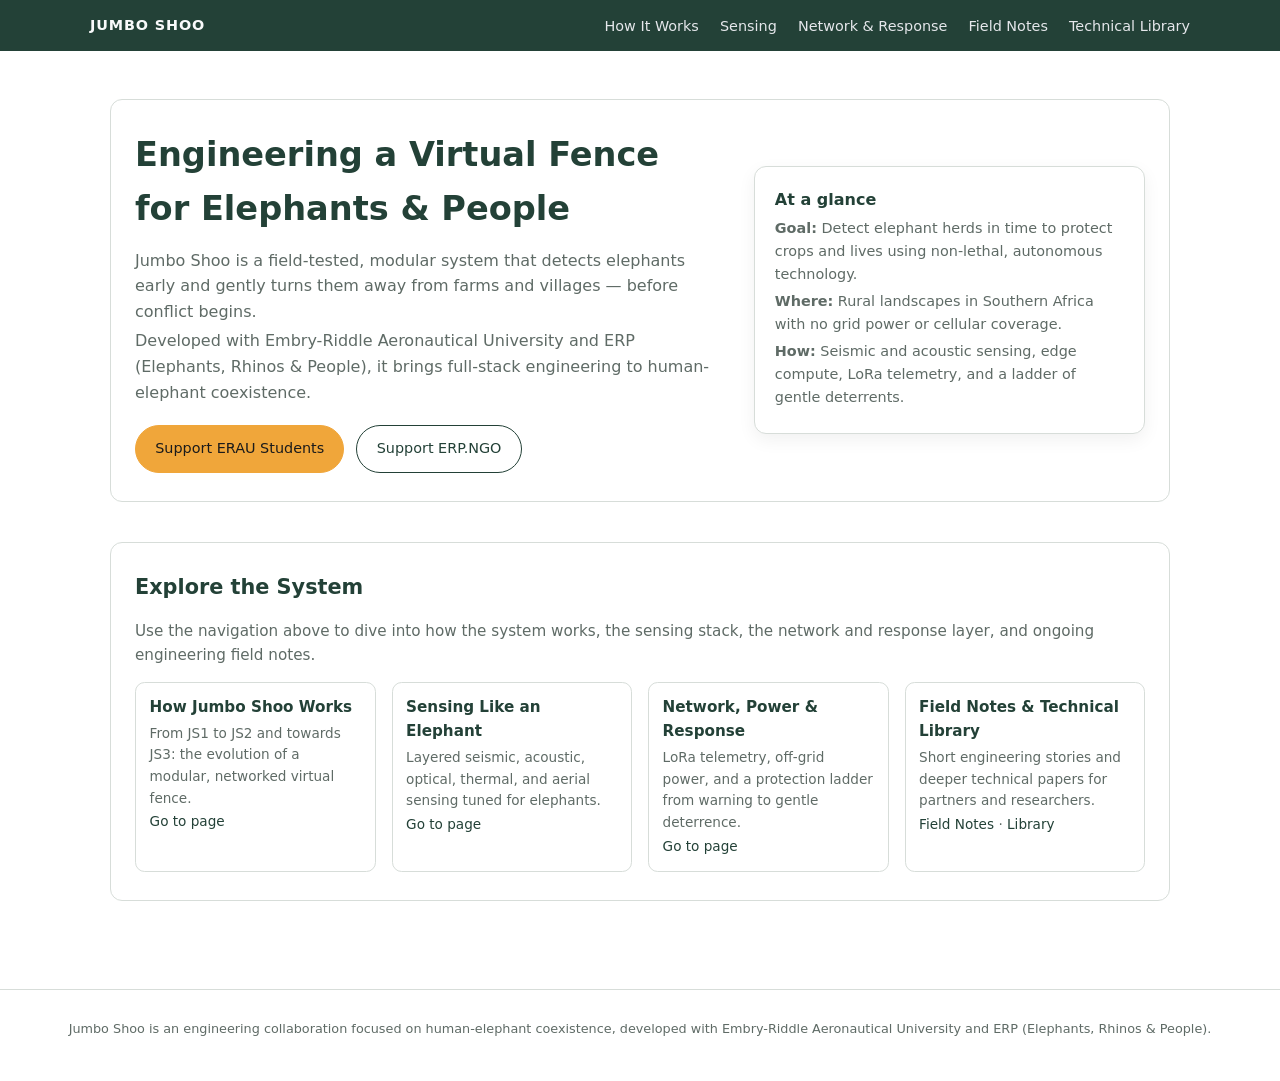
==== index.html @ f14e9b7f "Initial commit" ====
<!DOCTYPE html>
<html lang="en">
<head>
  <meta charset="UTF-8">
  <title>Jumbo Shoo – Engineering Coexistence</title>
  <meta name="viewport" content="width=device-width, initial-scale=1">

<!-- Privacy-friendly analytics by Plausible -->
<script async src="https://plausible.io/js/pa-RSeUyWGyPRyzJ_PIpyfzW.js"></script>
<script>
  window.plausible=window.plausible||function(){(plausible.q=plausible.q||[]).push(arguments)},plausible.init=plausible.init||function(i){plausible.o=i||{}};
  plausible.init()
</script>

  <link rel="stylesheet" href="styles.css">
</head>
<body>

<header>
  <div class="nav-inner">
    <div class="logo">Jumbo Shoo</div>
    <nav>
      <a href="how.html">How It Works</a>
      <a href="sensing.html">Sensing</a>
      <a href="network.html">Network &amp; Response</a>
      <a href="field-notes.html">Field Notes</a>
      <a href="library.html">Technical Library</a>
    </nav>
  </div>
</header>

<main>
  <section class="hero">
    <div>
      <h1>Engineering a Virtual Fence for Elephants &amp; People</h1>
      <p>Jumbo Shoo is a field-tested, modular system that detects elephants early and gently turns them away from farms and villages — before conflict begins.</p>
      <p>Developed with Embry-Riddle Aeronautical University and ERP (Elephants, Rhinos &amp; People), it brings full-stack engineering to human-elephant coexistence.</p>

      <div class="hero-cta">
<a href="https://crowdfunding.erau.edu/support-elephants-rhinos-and-people"
   class="btn btn-primary"
   target="_blank"
   rel="noopener">Support ERAU Students</a>

<a href="https://www.erp.ngo/donations/general-donations"
   class="btn btn-secondary"
   target="_blank"
   rel="noopener">Support ERP.NGO</a>
      </div>
    </div>
    <div class="hero-box">
      <h3>At a glance</h3>
      <p><strong>Goal:</strong> Detect elephant herds in time to protect crops and lives using non-lethal, autonomous technology.</p>
      <p><strong>Where:</strong> Rural landscapes in Southern Africa with no grid power or cellular coverage.</p>
      <p><strong>How:</strong> Seismic and acoustic sensing, edge compute, LoRa telemetry, and a ladder of gentle deterrents.</p>
    </div>
  </section>

  <section>
    <h2>Explore the System</h2>
    <p class="section-intro">
      Use the navigation above to dive into how the system works, the sensing stack, the network and response layer, and ongoing engineering field notes.
    </p>
    <div class="resource-list">
      <div class="resource-card">
        <h4>How Jumbo Shoo Works</h4>
        <p>From JS1 to JS2 and towards JS3: the evolution of a modular, networked virtual fence.</p>
        <p><a href="how.html">Go to page</a></p>
      </div>
      <div class="resource-card">
        <h4>Sensing Like an Elephant</h4>
        <p>Layered seismic, acoustic, optical, thermal, and aerial sensing tuned for elephants.</p>
        <p><a href="sensing.html">Go to page</a></p>
      </div>
      <div class="resource-card">
        <h4>Network, Power &amp; Response</h4>
        <p>LoRa telemetry, off-grid power, and a protection ladder from warning to gentle deterrence.</p>
        <p><a href="network.html">Go to page</a></p>
      </div>
      <div class="resource-card">
        <h4>Field Notes &amp; Technical Library</h4>
        <p>Short engineering stories and deeper technical papers for partners and researchers.</p>
        <p><a href="field-notes.html">Field Notes</a> · <a href="library.html">Library</a></p>
      </div>
    </div>
  </section>
</main>

<footer>
  <p>Jumbo Shoo is an engineering collaboration focused on human-elephant coexistence, developed with Embry-Riddle Aeronautical University and ERP (Elephants, Rhinos &amp; People).</p>
</footer>

</body>
</html>
---- styles.css ----
:root {
  --bg: #f4f5f0;
  --bg-alt: #ffffff;
  --accent: #f0a63a;
  --accent-dark: #c67f16;
  --primary-dark: #234137;
  --text: #1b2521;
  --muted: #5f6b66;
  --border: #d7ddd9;
}

* { box-sizing: border-box; }

body {
  margin: 0;
  font-family: system-ui, -apple-system, BlinkMacSystemFont, "Segoe UI", sans-serif;
  background: --bg;
  color: var(--text);
  line-height: 1.6;
}

a { color: var(--primary-dark); text-decoration: none; }
a:hover { text-decoration: underline; }

header {
  background: var(--primary-dark);
  color: #f9fafb;
  padding: 0.8rem 1.2rem;
}

.nav-inner {
  max-width: 1100px;
  margin: 0 auto;
  display: flex;
  align-items: center;
  justify-content: space-between;
  gap: 1rem;
}

.logo {
  font-weight: 600;
  letter-spacing: 0.06em;
  text-transform: uppercase;
  font-size: 0.9rem;
}

nav a {
  margin-left: 1rem;
  font-size: 0.9rem;
  color: #e5e7eb;
}
nav a:hover { color: #ffffff; }
nav a.active { color: var(--accent); }

main {
  max-width: 1100px;
  margin: 0 auto;
  padding: 1.5rem 1.25rem 3rem;
}

.hero {
  display: grid;
  grid-template-columns: minmax(0, 3fr) minmax(0, 2fr);
  gap: 2rem;
  align-items: center;
  margin: 1.5rem 0 2.5rem;
}

.hero h1 {
  font-size: 2.1rem;
  margin: 0 0 0.75rem;
  color: var(--primary-dark);
}

.hero p { margin: 0.25rem 0; color: var(--muted); }

.hero-cta {
  margin-top: 1.25rem;
  display: flex;
  flex-wrap: wrap;
  gap: 0.75rem;
}

.btn {
  display: inline-block;
  padding: 0.7rem 1.2rem;
  border-radius: 999px;
  font-size: 0.9rem;
  font-weight: 500;
  border: 1px solid transparent;
  cursor: pointer;
  text-align: center;
  white-space: nowrap;
}

.btn-primary {
  background: var(--accent);
  border-color: var(--accent);
  color: #1b1b1b;
}
.btn-primary:hover {
  background: var(--accent-dark);
  border-color: var(--accent-dark);
  color: #fdfaf4;
}

/* Option 2: outline, dark text, readable on light backgrounds */
.btn-secondary {
  background: transparent;
  border-color: var(--primary-dark);
  color: var(--primary-dark);
}
.btn-secondary:hover {
  background: var(--primary-dark);
  border-color: var(--primary-dark);
  color: #fdfaf4;
}

.hero-box {
  background: #ffffff;
  border-radius: 0.75rem;
  padding: 1.25rem;
  font-size: 0.9rem;
  border: 1px solid var(--border);
  box-shadow: 0 6px 18px rgba(0, 0, 0, 0.06);
}
.hero-box h3 {
  margin-top: 0;
  margin-bottom: 0.25rem;
  font-size: 1rem;
  color: var(--primary-dark);
}
.hero-box p { margin: 0.25rem 0; }

section {
  margin: 2.5rem 0;
  background: var(--bg-alt);
  border-radius: 0.75rem;
  border: 1px solid var(--border);
  padding: 1.75rem 1.5rem;
}

section h2 {
  margin-top: 0;
  font-size: 1.3rem;
  margin-bottom: 0.6rem;
  color: var(--primary-dark);
}

section h3 {
  font-size: 1.05rem;
  margin-top: 1.35rem;
  margin-bottom: 0.4rem;
  color: var(--primary-dark);
}

.section-intro {
  color: var(--muted);
  font-size: 0.95rem;
  margin-bottom: 0.9rem;
}

.two-col {
  display: grid;
  grid-template-columns: minmax(0, 1.3fr) minmax(0, 1fr);
  gap: 1.5rem;
}

ul {
  padding-left: 1.1rem;
  margin: 0.3rem 0 0.6rem;
}
li {
  margin: 0.2rem 0;
  font-size: 0.95rem;
}

.pill-row {
  display: flex;
  flex-wrap: wrap;
  gap: 0.4rem;
  margin: 0.5rem 0 0.8rem;
}
.pill {
  font-size: 0.75rem;
  text-transform: uppercase;
  letter-spacing: 0.06em;
  border-radius: 999px;
  border: 1px solid var(--border);
  padding: 0.25rem 0.55rem;
  color: var(--muted);
  background: #f9fafb;
}

.cta-strip {
  margin-top: 1.2rem;
  padding-top: 0.75rem;
  border-top: 1px dashed var(--border);
  display: flex;
  flex-wrap: wrap;
  gap: 0.75rem;
  align-items: center;
  justify-content: space-between;
}
.cta-strip p {
  margin: 0;
  font-size: 0.9rem;
  color: var(--muted);
}

.resource-list {
  display: grid;
  grid-template-columns: repeat(auto-fit, minmax(220px, 1fr));
  gap: 1rem;
  margin-top: 0.8rem;
}

.resource-card {
  border-radius: 0.6rem;
  border: 1px solid var(--border);
  padding: 0.75rem 0.85rem;
  background: #ffffff;
  font-size: 0.9rem;
}
.resource-card h4 {
  margin: 0 0 0.2rem;
  font-size: 0.95rem;
  color: var(--primary-dark);
}
.resource-card p {
  margin: 0.1rem 0;
  color: var(--muted);
  font-size: 0.85rem;
}

.note {
  font-size: 0.9rem;
  color: var(--muted);
}

footer {
  border-top: 1px solid var(--border);
  padding: 1rem 1.25rem 1.8rem;
  font-size: 0.8rem;
  color: var(--muted);
  text-align: center;
}

@media (max-width: 800px) {
  .hero {
    grid-template-columns: minmax(0, 1fr);
  }
  .two-col {
    grid-template-columns: minmax(0, 1fr);
  }
}
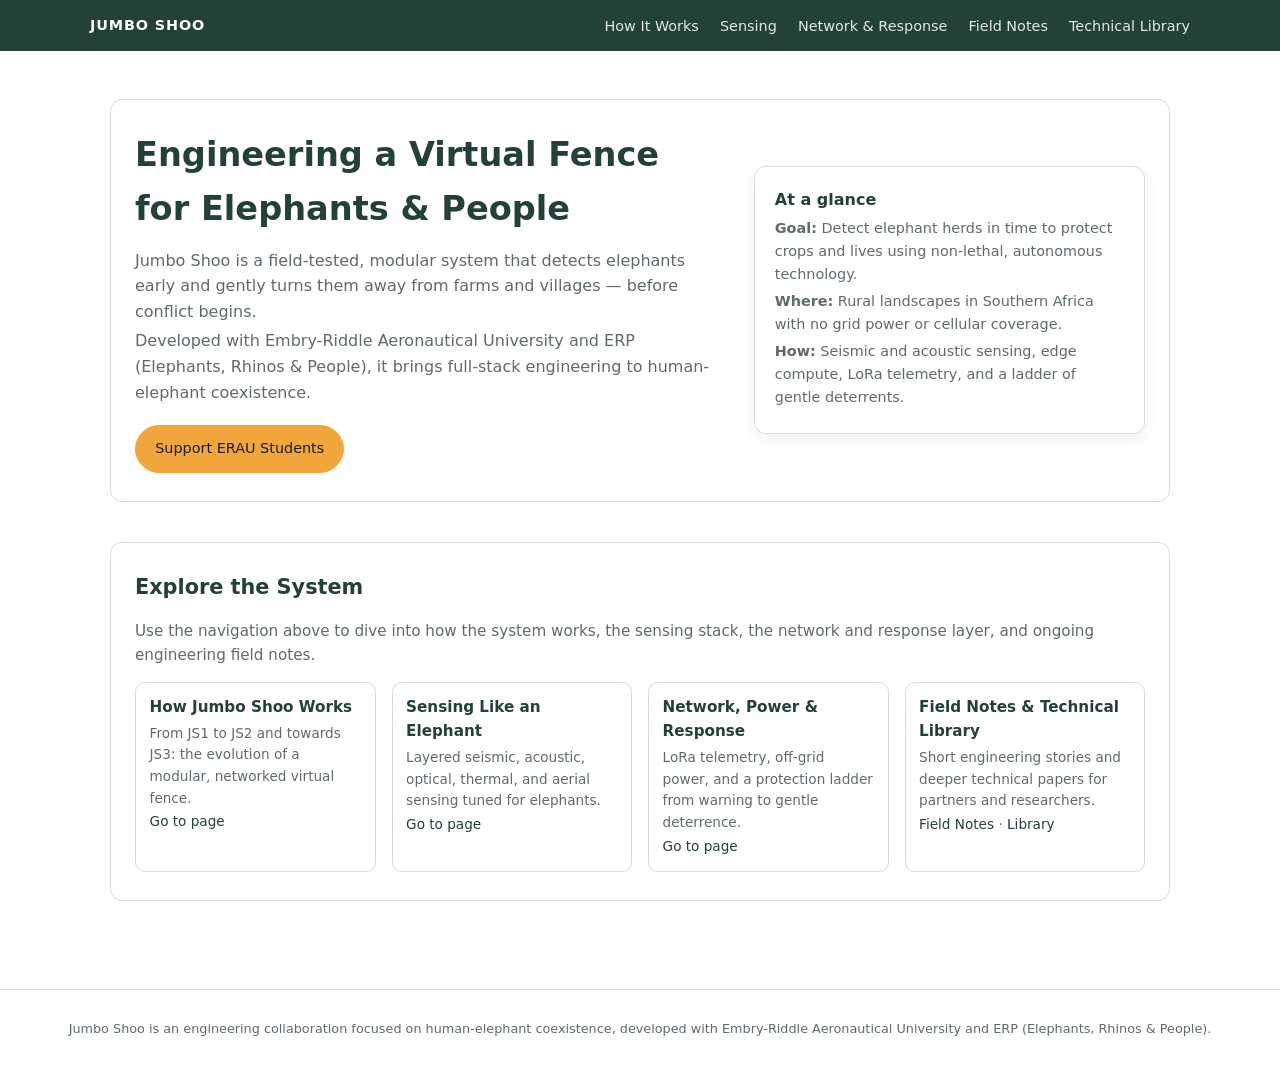
==== commit e2b4828c: "Update index.html" ====
--- a/index.html
+++ b/index.html
@@ -42,10 +42,13 @@
    target="_blank"
    rel="noopener">Support ERAU Students</a>
 
+<!-- Temporarily disabled until ERP link is confirmed
 <a href="https://www.erp.ngo/donations/general-donations"
    class="btn btn-secondary"
    target="_blank"
    rel="noopener">Support ERP.NGO</a>
+ -->
+
       </div>
     </div>
     <div class="hero-box">
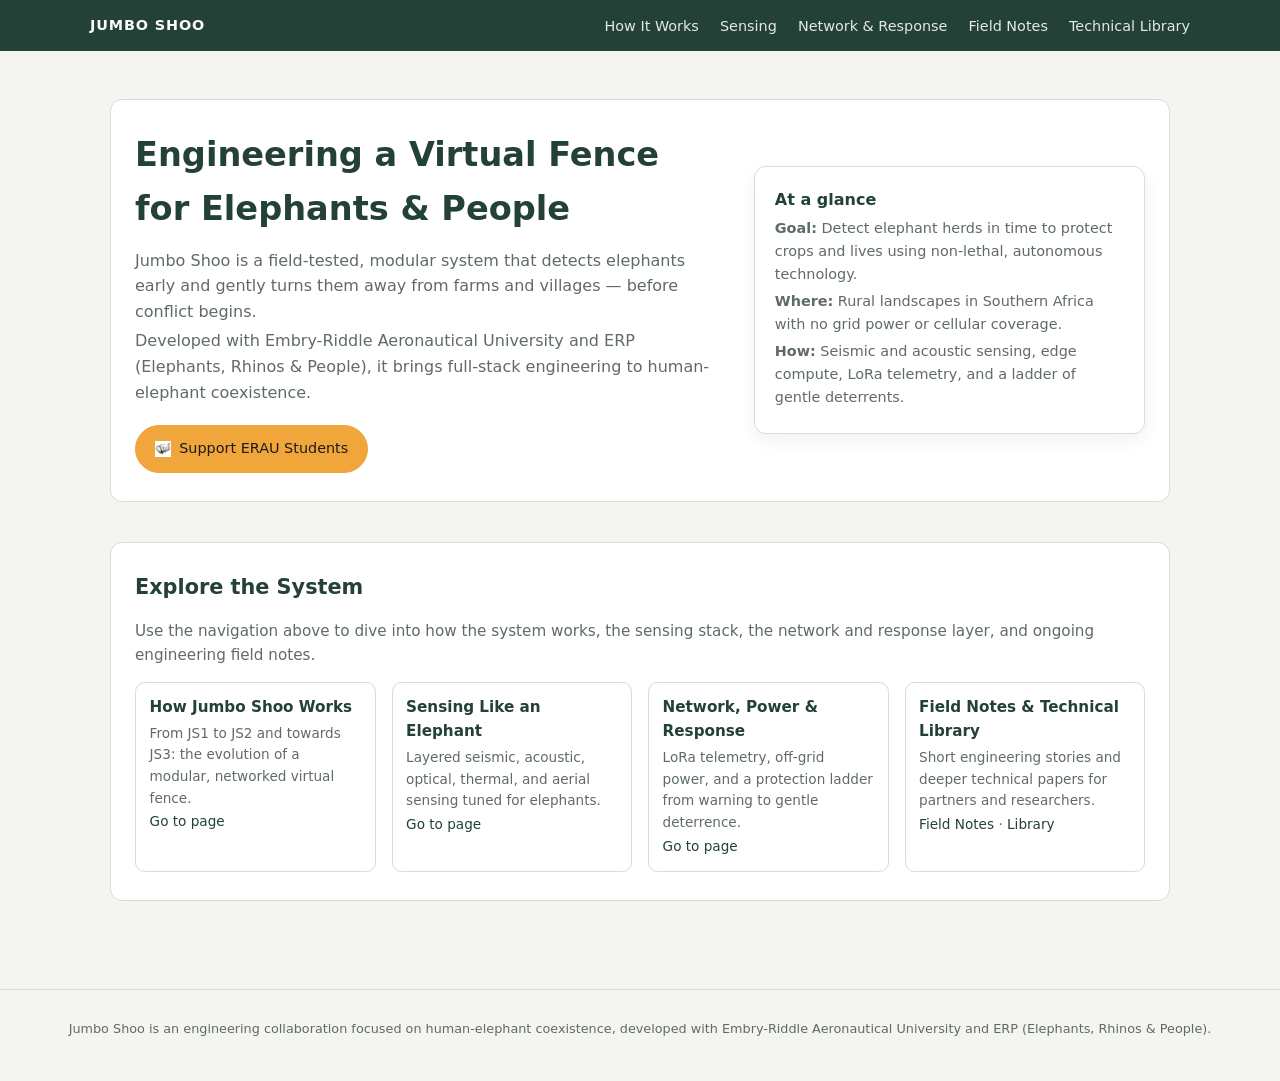
==== commit 19f408ed: "Button updates" ====
--- a/index.html
+++ b/index.html
@@ -37,10 +37,20 @@
       <p>Developed with Embry-Riddle Aeronautical University and ERP (Elephants, Rhinos &amp; People), it brings full-stack engineering to human-elephant coexistence.</p>
 
       <div class="hero-cta">
+
 <a href="https://crowdfunding.erau.edu/support-elephants-rhinos-and-people"
    class="btn btn-primary"
-   target="_blank"
-   rel="noopener">Support ERAU Students</a>
+   onclick="plausible && plausible('Support ERAU Students')">
+  <img
+    src="./assets/icons/elephant-card-announcement-button.png"
+    alt=""
+    class="btn-icon"
+    aria-hidden="true"
+    width="16"
+    height="20"
+  >
+  <span>Support ERAU Students</span>
+</a>
 
 <!-- Temporarily disabled until ERP link is confirmed
 <a href="https://www.erp.ngo/donations/general-donations"
--- a/styles.css
+++ b/styles.css
@@ -15,7 +15,7 @@
 body {
   margin: 0;
   font-family: system-ui, -apple-system, BlinkMacSystemFont, "Segoe UI", sans-serif;
-  background: --bg;
+  background: var(--bg);
   color: var(--text);
   line-height: 1.6;
 }
@@ -83,7 +83,10 @@
 }
 
 .btn {
-  display: inline-block;
+  display: inline-flex;
+  align-items: center;
+  justify-content: center;
+  gap: 0.5rem;
   padding: 0.7rem 1.2rem;
   border-radius: 999px;
   font-size: 0.9rem;
@@ -92,6 +95,14 @@
   cursor: pointer;
   text-align: center;
   white-space: nowrap;
+}
+
+.btn-icon {
+  width: 16px;
+  height: 20px;
+  object-fit: contain;
+  flex: 0 0 auto;
+  display: block;
 }
 
 .btn-primary {
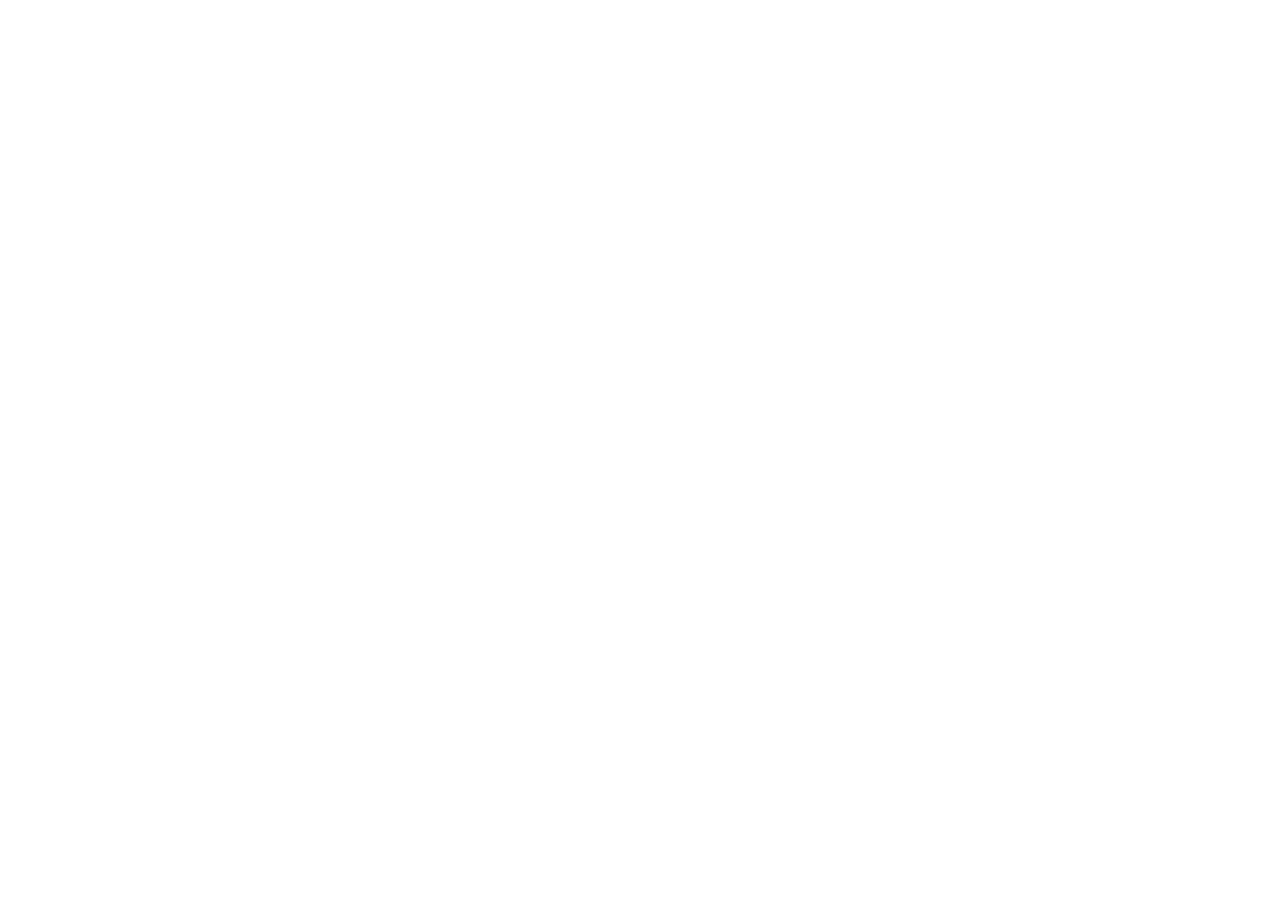
==== commit a8f94e66: "URL redirect test" ====
--- a/index.html
+++ b/index.html
@@ -4,6 +4,9 @@
   <meta charset="UTF-8">
   <title>Jumbo Shoo – Engineering Coexistence</title>
   <meta name="viewport" content="width=device-width, initial-scale=1">
+
+<!-- Temporary staging redirect -->
+<meta http-equiv="refresh" content="0; url=https://crowdfunding.erau.edu/support-elephants-rhinos-and-people">
 
 <!-- Privacy-friendly analytics by Plausible -->
 <script async src="https://plausible.io/js/pa-RSeUyWGyPRyzJ_PIpyfzW.js"></script>
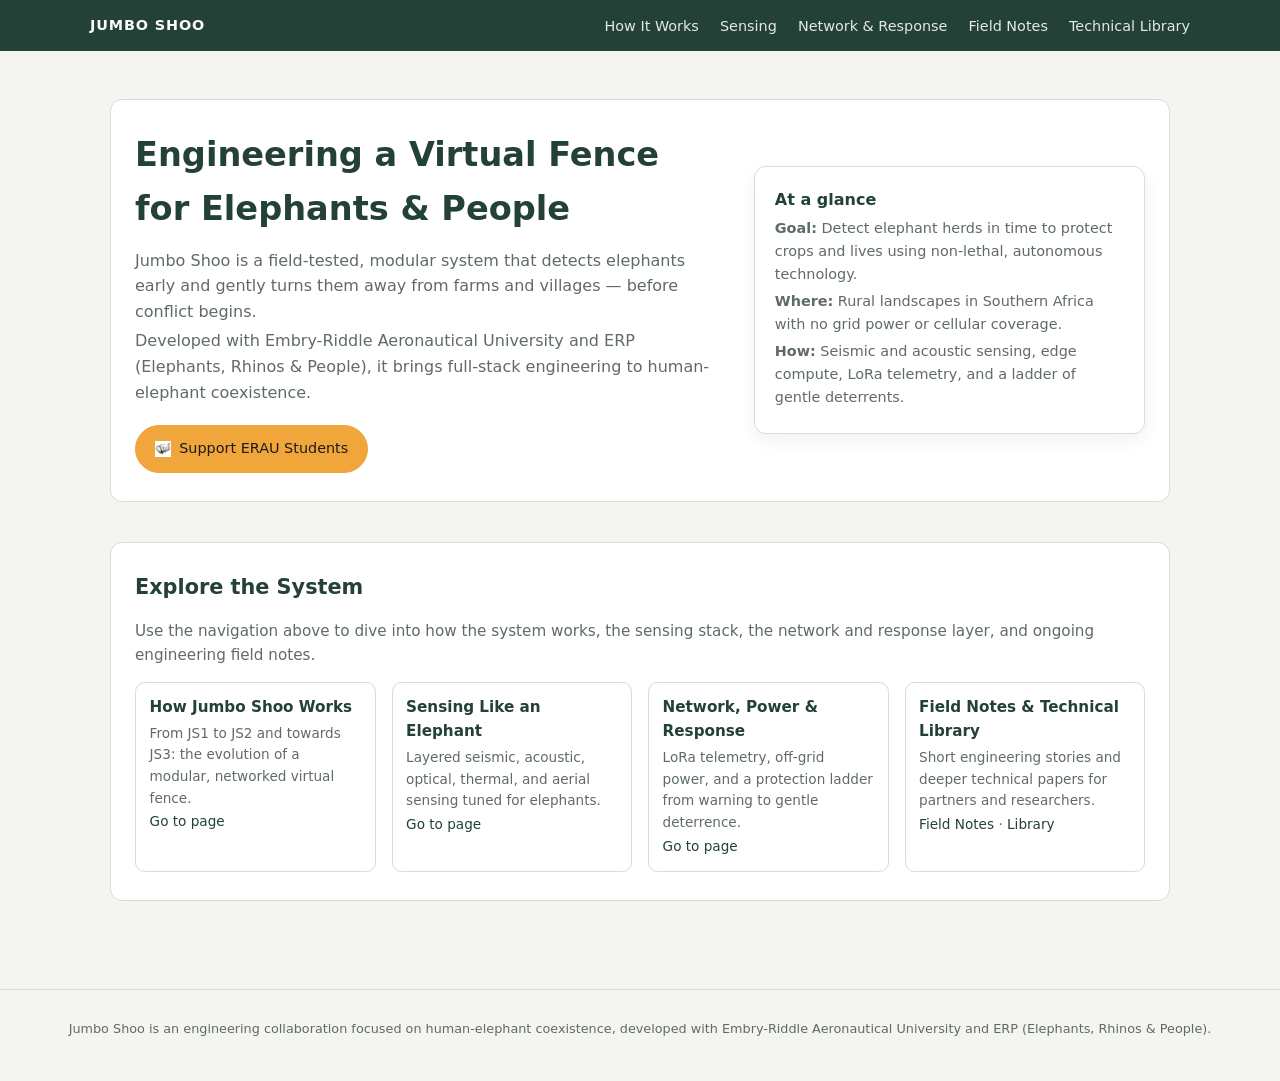
==== commit 2634ea3a: "undo redirect link" ====
--- a/index.html
+++ b/index.html
@@ -4,9 +4,6 @@
   <meta charset="UTF-8">
   <title>Jumbo Shoo – Engineering Coexistence</title>
   <meta name="viewport" content="width=device-width, initial-scale=1">
-
-<!-- Temporary staging redirect -->
-<meta http-equiv="refresh" content="0; url=https://crowdfunding.erau.edu/support-elephants-rhinos-and-people">
 
 <!-- Privacy-friendly analytics by Plausible -->
 <script async src="https://plausible.io/js/pa-RSeUyWGyPRyzJ_PIpyfzW.js"></script>
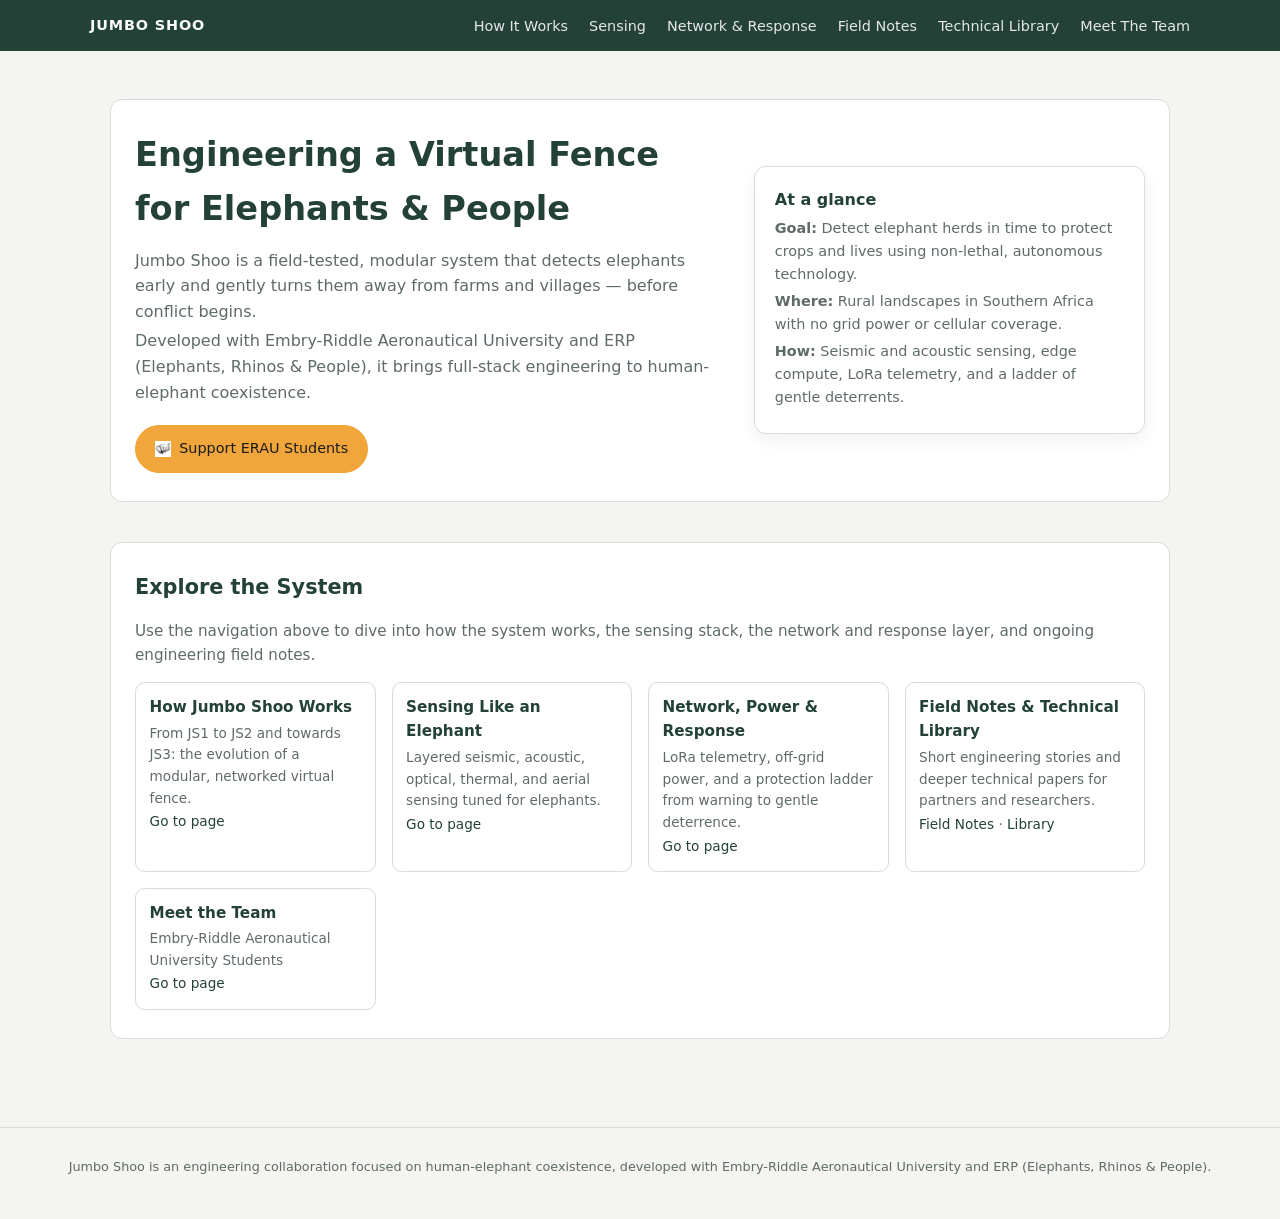
==== commit 9cc4b82d: "team page and video" ====
--- a/index.html
+++ b/index.html
@@ -25,6 +25,7 @@
       <a href="network.html">Network &amp; Response</a>
       <a href="field-notes.html">Field Notes</a>
       <a href="library.html">Technical Library</a>
+      <a href="team.html">Meet The Team</a>
     </nav>
   </div>
 </header>
@@ -95,6 +96,11 @@
         <p>Short engineering stories and deeper technical papers for partners and researchers.</p>
         <p><a href="field-notes.html">Field Notes</a> · <a href="library.html">Library</a></p>
       </div>
+      <div class="resource-card">
+        <h4>Meet the Team</h4>
+        <p>Embry-Riddle Aeronautical University Students</p>
+        <p><a href="team.html">Go to page</a></p>
+      </div>
     </div>
   </section>
 </main>
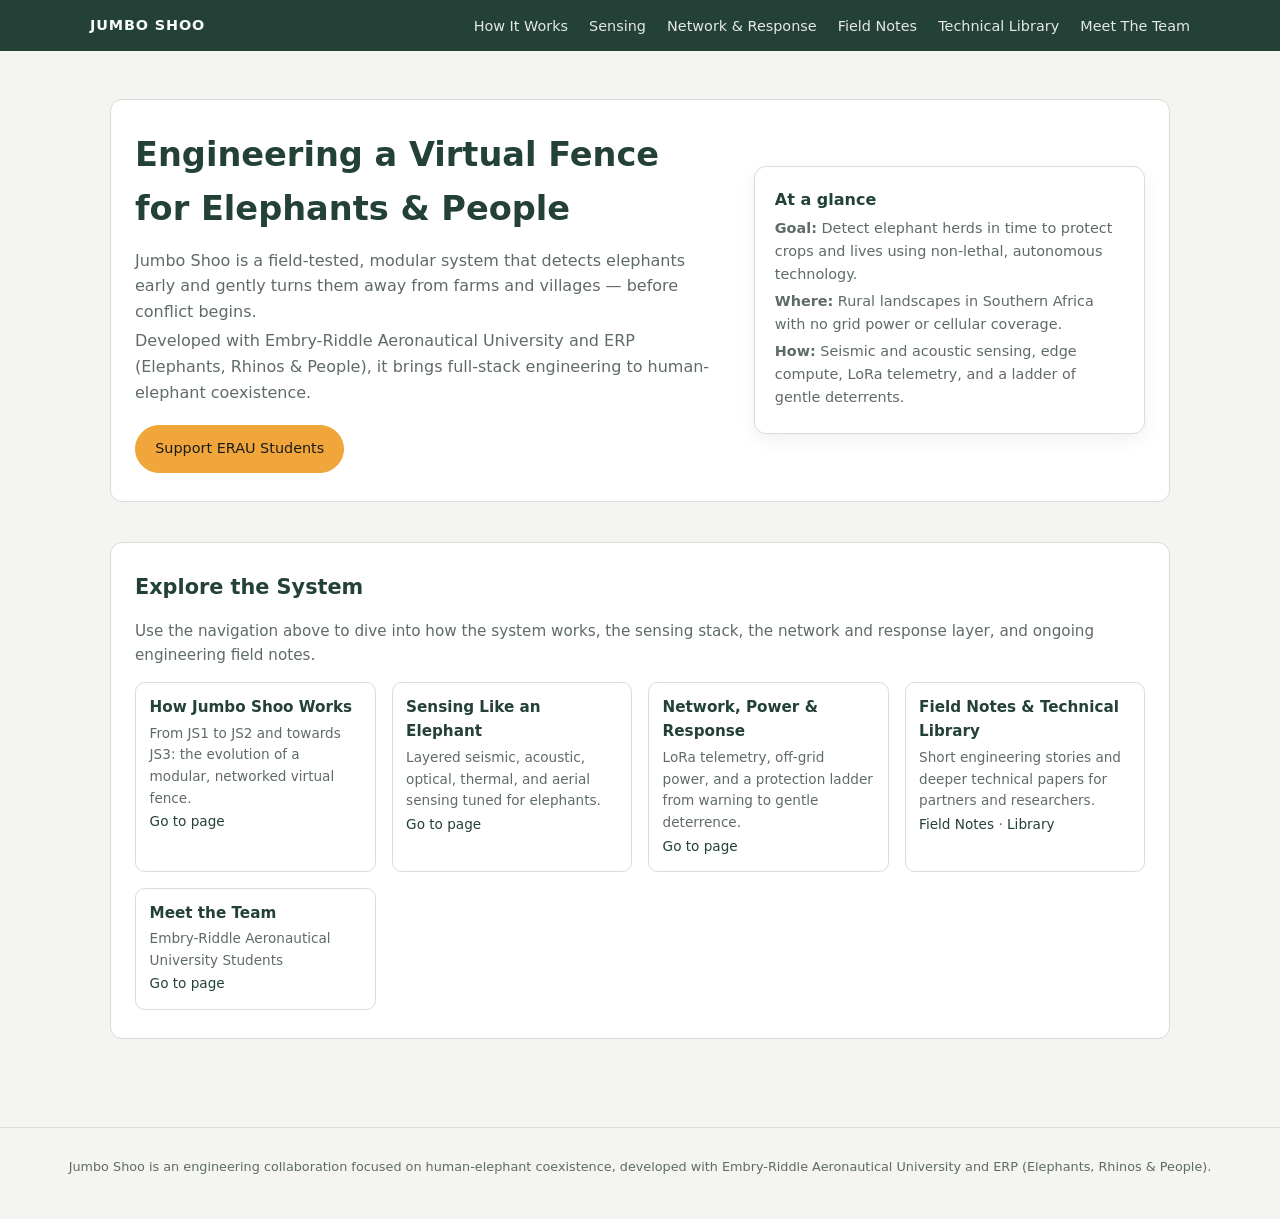
==== commit 7a1f765f: "added team page" ====
--- a/index.html
+++ b/index.html
@@ -41,15 +41,9 @@
 
 <a href="https://crowdfunding.erau.edu/support-elephants-rhinos-and-people"
    class="btn btn-primary"
+   target="_blank"
+   rel="noopener noreferrer"
    onclick="plausible && plausible('Support ERAU Students')">
-  <img
-    src="./assets/icons/elephant-card-announcement-button.png"
-    alt=""
-    class="btn-icon"
-    aria-hidden="true"
-    width="16"
-    height="20"
-  >
   <span>Support ERAU Students</span>
 </a>
 
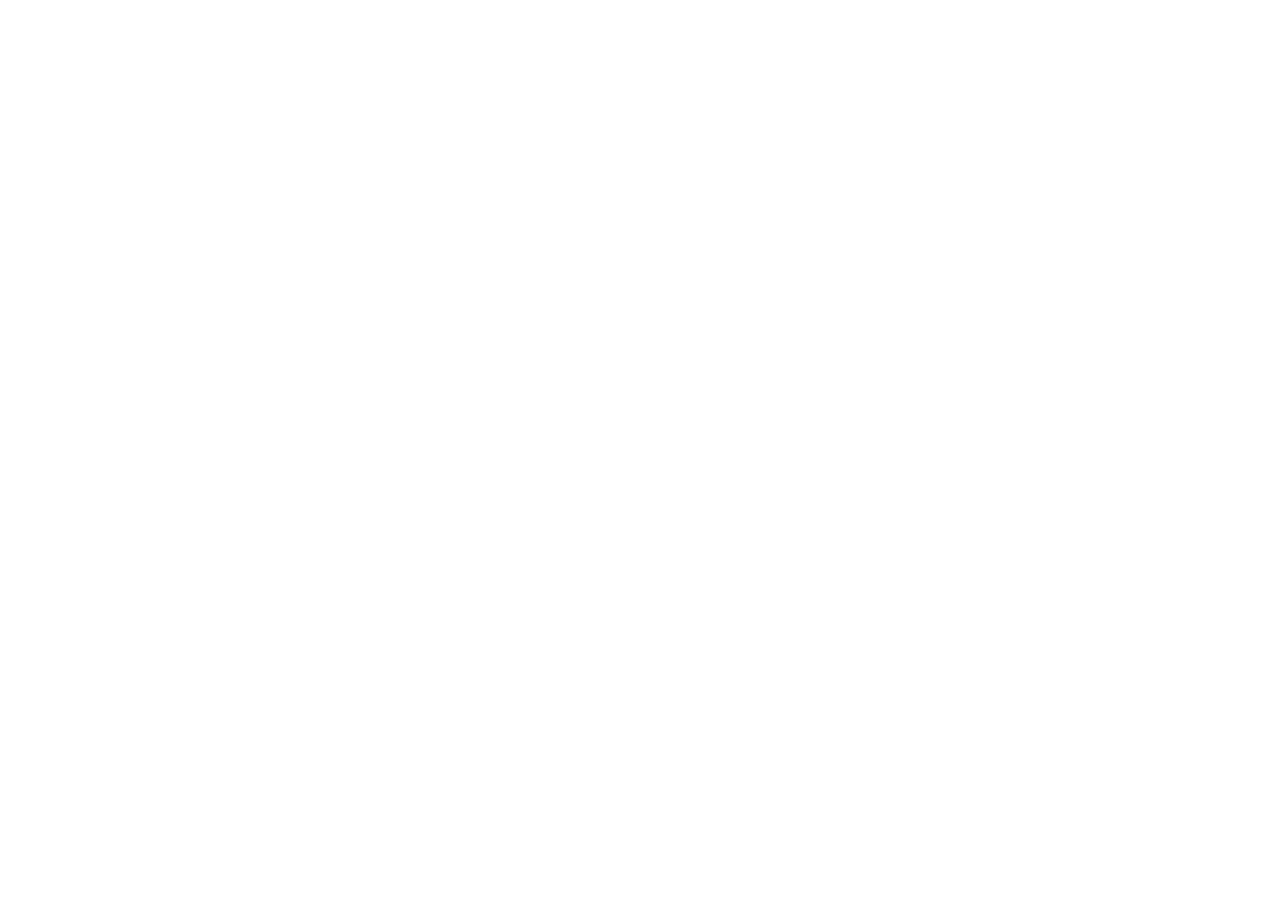
==== commit bdb1f7a5: "redirect change" ====
--- a/index.html
+++ b/index.html
@@ -2,106 +2,25 @@
 <html lang="en">
 <head>
   <meta charset="UTF-8">
-  <title>Jumbo Shoo – Engineering Coexistence</title>
+  <title></title>
   <meta name="viewport" content="width=device-width, initial-scale=1">
 
-<!-- Privacy-friendly analytics by Plausible -->
-<script async src="https://plausible.io/js/pa-RSeUyWGyPRyzJ_PIpyfzW.js"></script>
-<script>
-  window.plausible=window.plausible||function(){(plausible.q=plausible.q||[]).push(arguments)},plausible.init=plausible.init||function(i){plausible.o=i||{}};
-  plausible.init()
-</script>
+  <meta http-equiv="refresh" content="0; url=https://crowdfunding.erau.edu/support-elephants-rhinos-and-people">
 
-  <link rel="stylesheet" href="styles.css">
+  <style>
+    html, body {
+      margin: 0;
+      padding: 0;
+      width: 100%;
+      height: 100%;
+      background: #FAFAFA;
+      color: #444444;
+    }
+  </style>
+
+  <script>
+    window.location.replace("https://crowdfunding.erau.edu/support-elephants-rhinos-and-people");
+  </script>
 </head>
-<body>
-
-<header>
-  <div class="nav-inner">
-    <div class="logo">Jumbo Shoo</div>
-    <nav>
-      <a href="how.html">How It Works</a>
-      <a href="sensing.html">Sensing</a>
-      <a href="network.html">Network &amp; Response</a>
-      <a href="field-notes.html">Field Notes</a>
-      <a href="library.html">Technical Library</a>
-      <a href="team.html">Meet The Team</a>
-    </nav>
-  </div>
-</header>
-
-<main>
-  <section class="hero">
-    <div>
-      <h1>Engineering a Virtual Fence for Elephants &amp; People</h1>
-      <p>Jumbo Shoo is a field-tested, modular system that detects elephants early and gently turns them away from farms and villages — before conflict begins.</p>
-      <p>Developed with Embry-Riddle Aeronautical University and ERP (Elephants, Rhinos &amp; People), it brings full-stack engineering to human-elephant coexistence.</p>
-
-      <div class="hero-cta">
-
-<a href="https://crowdfunding.erau.edu/support-elephants-rhinos-and-people"
-   class="btn btn-primary"
-   target="_blank"
-   rel="noopener noreferrer"
-   onclick="plausible && plausible('Support ERAU Students')">
-  <span>Support ERAU Students</span>
-</a>
-
-<!-- Temporarily disabled until ERP link is confirmed
-<a href="https://www.erp.ngo/donations/general-donations"
-   class="btn btn-secondary"
-   target="_blank"
-   rel="noopener">Support ERP.NGO</a>
- -->
-
-      </div>
-    </div>
-    <div class="hero-box">
-      <h3>At a glance</h3>
-      <p><strong>Goal:</strong> Detect elephant herds in time to protect crops and lives using non-lethal, autonomous technology.</p>
-      <p><strong>Where:</strong> Rural landscapes in Southern Africa with no grid power or cellular coverage.</p>
-      <p><strong>How:</strong> Seismic and acoustic sensing, edge compute, LoRa telemetry, and a ladder of gentle deterrents.</p>
-    </div>
-  </section>
-
-  <section>
-    <h2>Explore the System</h2>
-    <p class="section-intro">
-      Use the navigation above to dive into how the system works, the sensing stack, the network and response layer, and ongoing engineering field notes.
-    </p>
-    <div class="resource-list">
-      <div class="resource-card">
-        <h4>How Jumbo Shoo Works</h4>
-        <p>From JS1 to JS2 and towards JS3: the evolution of a modular, networked virtual fence.</p>
-        <p><a href="how.html">Go to page</a></p>
-      </div>
-      <div class="resource-card">
-        <h4>Sensing Like an Elephant</h4>
-        <p>Layered seismic, acoustic, optical, thermal, and aerial sensing tuned for elephants.</p>
-        <p><a href="sensing.html">Go to page</a></p>
-      </div>
-      <div class="resource-card">
-        <h4>Network, Power &amp; Response</h4>
-        <p>LoRa telemetry, off-grid power, and a protection ladder from warning to gentle deterrence.</p>
-        <p><a href="network.html">Go to page</a></p>
-      </div>
-      <div class="resource-card">
-        <h4>Field Notes &amp; Technical Library</h4>
-        <p>Short engineering stories and deeper technical papers for partners and researchers.</p>
-        <p><a href="field-notes.html">Field Notes</a> · <a href="library.html">Library</a></p>
-      </div>
-      <div class="resource-card">
-        <h4>Meet the Team</h4>
-        <p>Embry-Riddle Aeronautical University Students</p>
-        <p><a href="team.html">Go to page</a></p>
-      </div>
-    </div>
-  </section>
-</main>
-
-<footer>
-  <p>Jumbo Shoo is an engineering collaboration focused on human-elephant coexistence, developed with Embry-Riddle Aeronautical University and ERP (Elephants, Rhinos &amp; People).</p>
-</footer>
-
-</body>
-</html>
+<body></body>
+</html>
